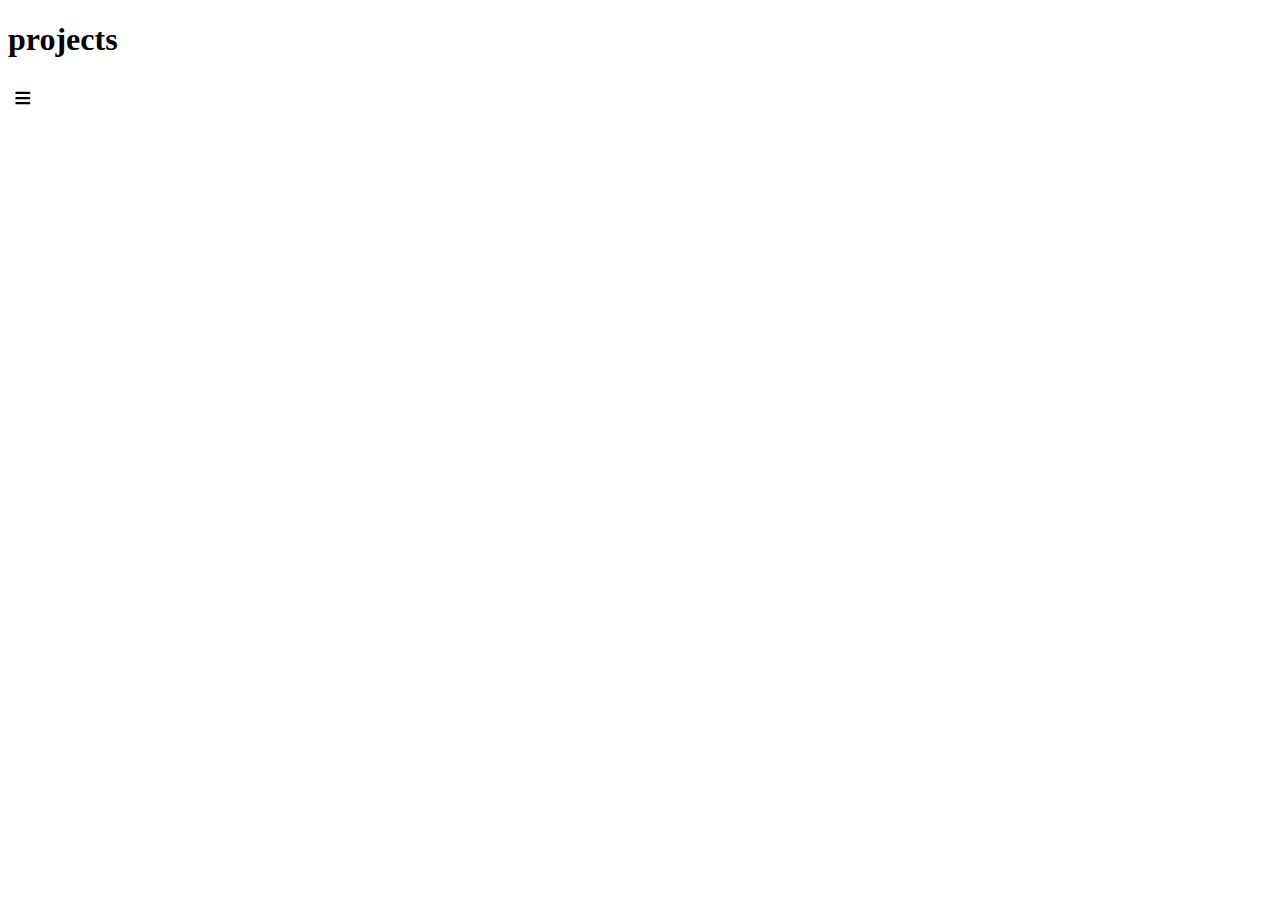
==== page2.html @ 9c3eea43 "start" ====
<!DOCTYPE html>
<html lang="en">
  <head>
      <meta charset="utf-8">
      <title>Responsive Navigation Lab</title>
      <meta name="viewport" content="width=device-width, initial-scale=1">
      <meta http-equiv="X-UA-Compatible" content="ie=edge">
      <link rel="stylesheet" href="styles.css">
  </head>
  <body>
    <h1>projects</h1>
    <nav>
        <button id="hOpen" class="close">≡</button>
        <a id="link1" href="index.html">lessons</a>
        <a id="link2" href="page2.html">projects</a>
        <a id="link3" href="page3.html">contact me</a>
    </nav>
    <main>
   </main>
   <script src="buttons.js"></script>
  </body>
---- styles.css ----
nav a{
    display: none;
    background-color: grey;
    border: 2px solid black;
    border-radius: 5px;
    margin-top: 20px;
    margin-bottom: 20px;
    width: 5%;
    text-decoration: none;
    color:black;
}
.close{
    border: none;
    background-color: white;
    font-size: 30px;
}
.open{
    background-color: grey;
    border: 2px solid black;
    border-radius: 5px;
}
.title{
    font-size: large;
}
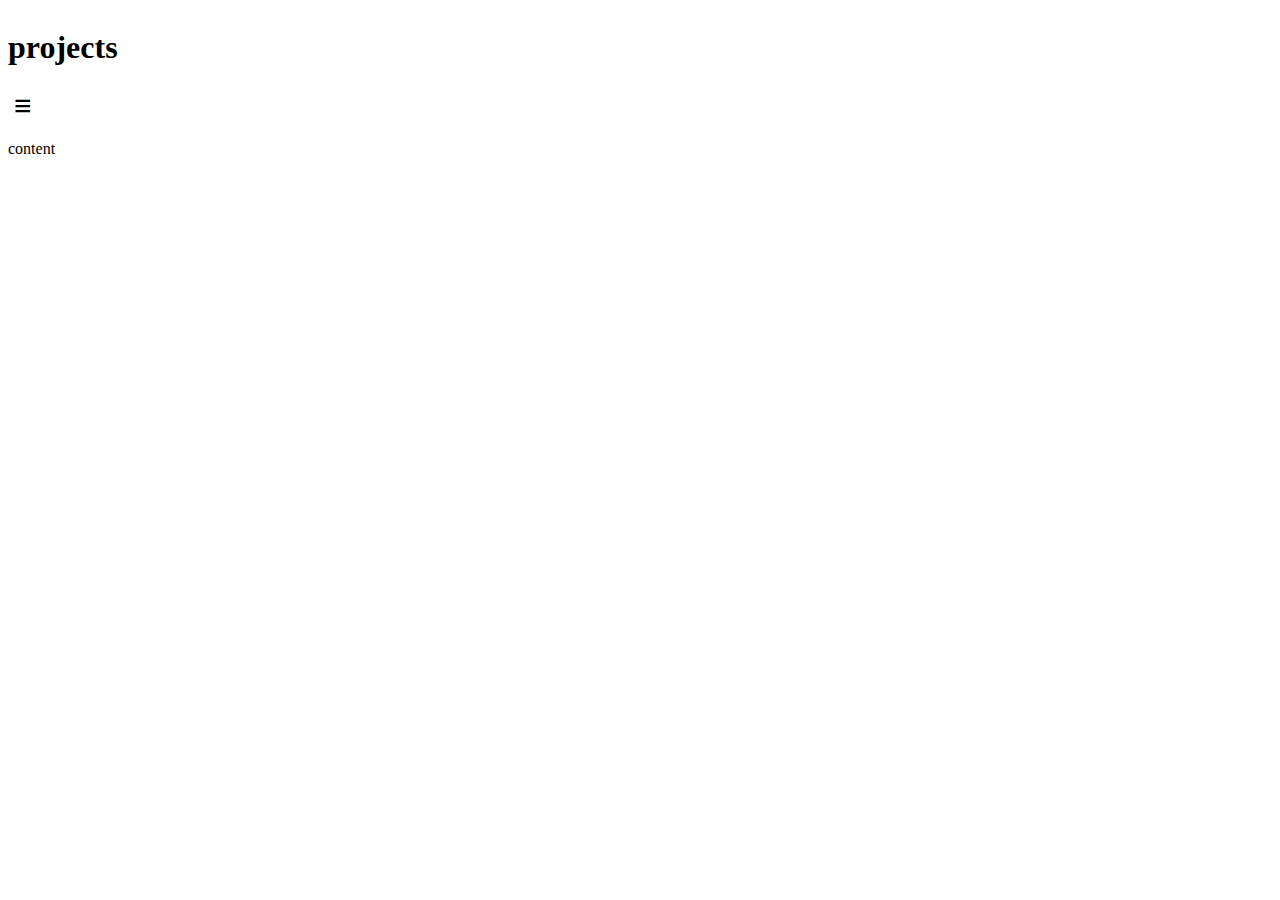
==== commit f20eba4c: "added asside" ====
--- a/page2.html
+++ b/page2.html
@@ -8,14 +8,19 @@
       <link rel="stylesheet" href="styles.css">
   </head>
   <body>
-    <h1>projects</h1>
+    <main>
+    <header>
+      <h1>projects</h1>
+    </header>
     <nav>
         <button id="hOpen" class="close">≡</button>
         <a id="link1" href="index.html">lessons</a>
         <a id="link2" href="page2.html">projects</a>
         <a id="link3" href="page3.html">contact me</a>
     </nav>
-    <main>
+    <p>
+      content
+    </p>
    </main>
    <script src="buttons.js"></script>
   </body>
--- a/styles.css
+++ b/styles.css
@@ -8,6 +8,7 @@
     width: 5%;
     text-decoration: none;
     color:black;
+    width: 55px;
 }
 .close{
     border: none;
@@ -22,3 +23,17 @@
 .title{
     font-size: large;
 }
+body{
+    display: flex;
+}
+aside{
+    float: right;
+    margin: 0, 1.5%;
+    position: relative;
+    color: black;
+    width: 50%;
+    display: block;
+    background-color: grey;
+    padding-left: 20px;
+    padding-right: 10px;
+}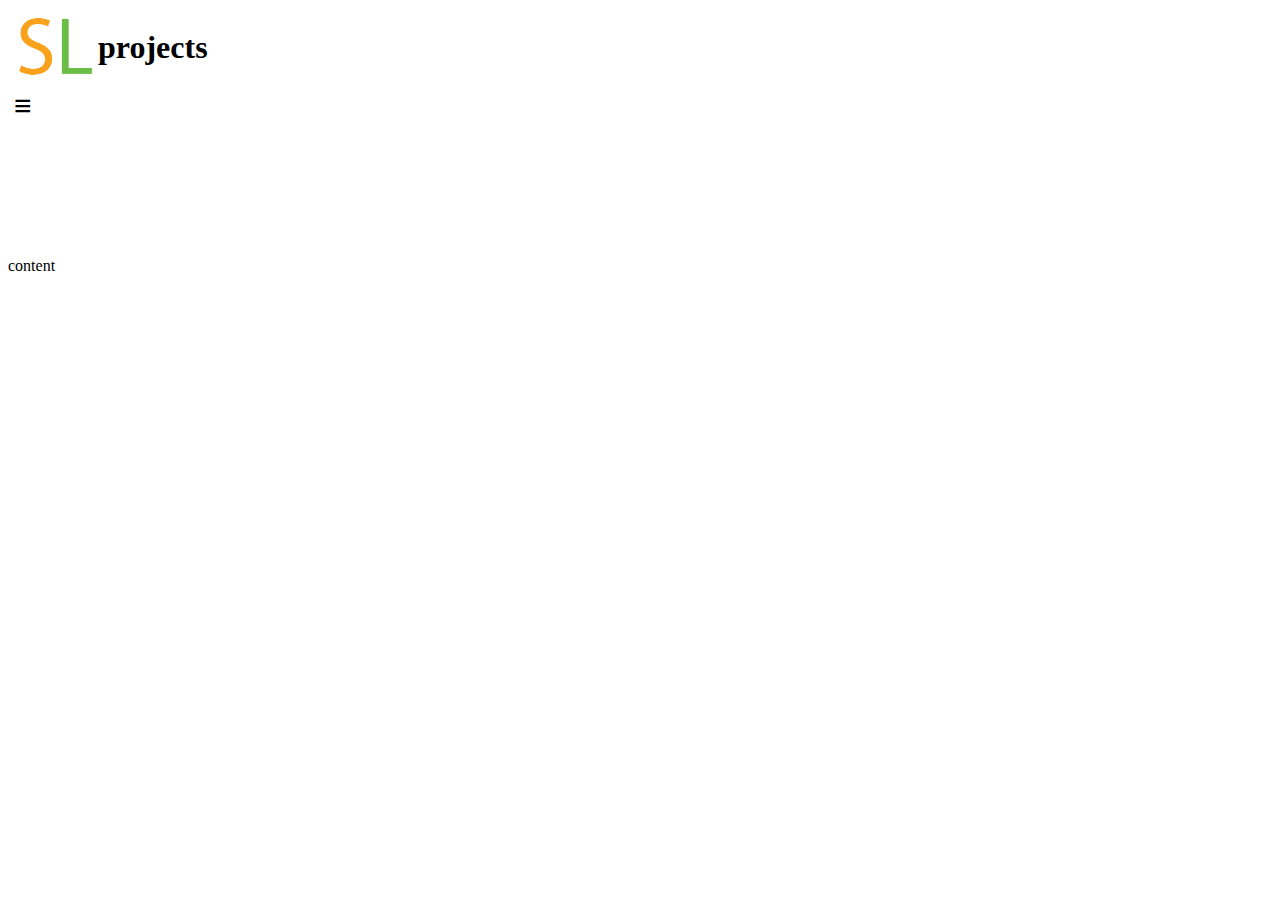
==== commit 9e2bd655: "added logo in header" ====
--- a/page2.html
+++ b/page2.html
@@ -10,6 +10,7 @@
   <body>
     <main>
     <header>
+      <img src="images/download.png">
       <h1>projects</h1>
     </header>
     <nav>
--- a/styles.css
+++ b/styles.css
@@ -8,17 +8,19 @@
     width: 5%;
     text-decoration: none;
     color:black;
-    width: 55px;
+    width: 75px;
 }
 .close{
     border: none;
     background-color: white;
     font-size: 30px;
+    margin-bottom: 117px;
 }
 .open{
     background-color: grey;
     border: 2px solid black;
     border-radius: 5px;
+    margin-bottom: 0;
 }
 .title{
     font-size: large;
@@ -31,9 +33,18 @@
     margin: 0, 1.5%;
     position: relative;
     color: black;
-    width: 50%;
+    width: 800px;
     display: block;
     background-color: grey;
     padding-left: 20px;
     padding-right: 10px;
+    margin-right: 0;
+    margin-top: 0;
+    margin-bottom: 0;
+}
+header{
+    display: flex;
+}
+header img{
+    width: 90px;
 }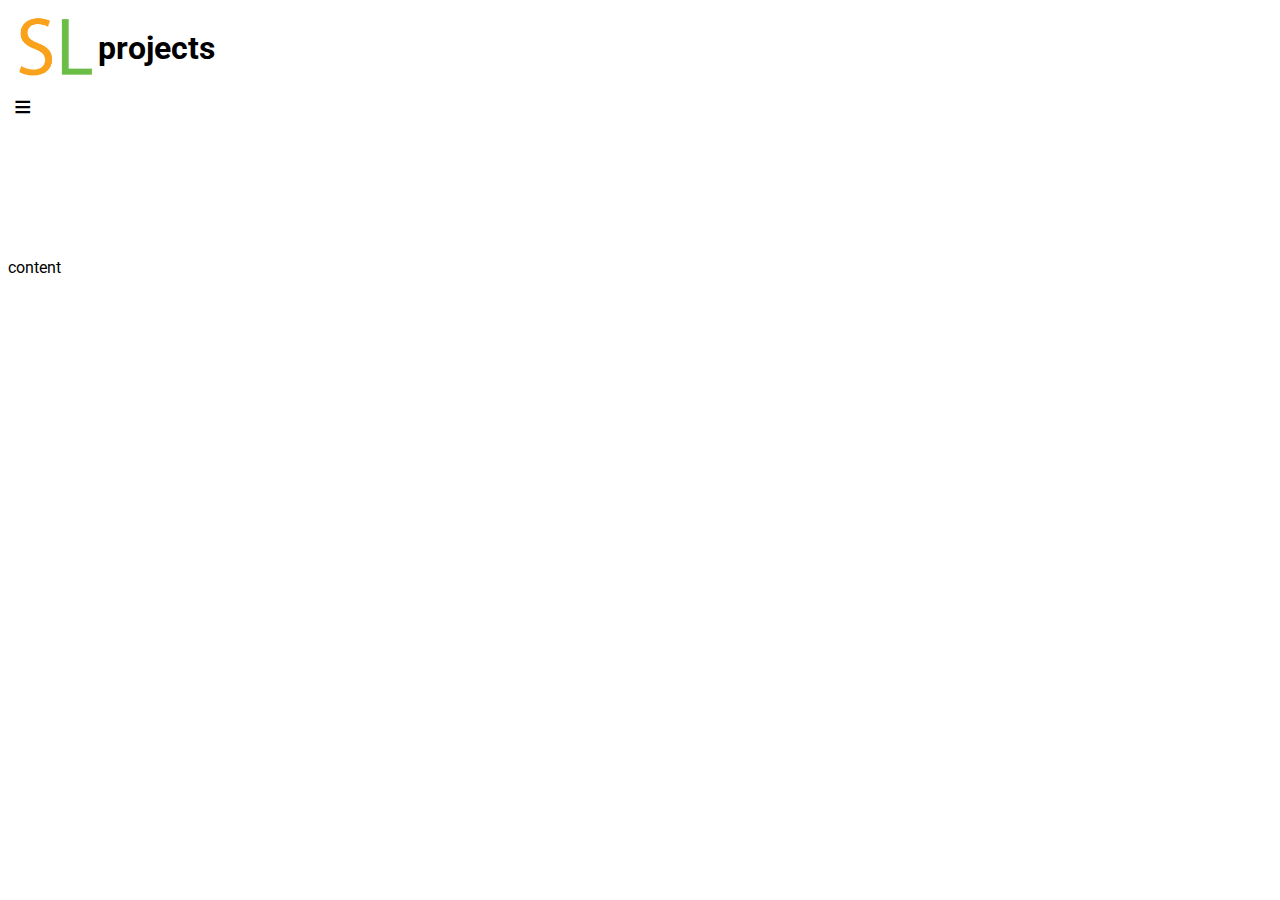
==== commit 718d2aa2: "fixed other pages" ====
--- a/page2.html
+++ b/page2.html
@@ -1,11 +1,13 @@
 <!DOCTYPE html>
 <html lang="en">
   <head>
-      <meta charset="utf-8">
-      <title>Responsive Navigation Lab</title>
-      <meta name="viewport" content="width=device-width, initial-scale=1">
-      <meta http-equiv="X-UA-Compatible" content="ie=edge">
-      <link rel="stylesheet" href="styles.css">
+    <meta charset="utf-8">
+    <title>Responsive Navigation Lab</title>
+    <meta name="viewport" content="width=device-width, initial-scale=1">
+    <meta http-equiv="X-UA-Compatible" content="ie=edge">
+    <link rel="stylesheet" href="styles.css">
+    <link rel="icon" href="images/download.png">
+    <link href="https://fonts.googleapis.com/css2?family=Roboto:wght@300&family=Open+Sans:wght@400&display=swap" rel="stylesheet">
   </head>
   <body>
     <main>
--- a/styles.css
+++ b/styles.css
@@ -24,6 +24,8 @@
 }
 .title{
     font-size: large;
+    color: rgba(44, 143, 44, 0.752);
+    font-weight: bold;
 }
 body{
     display: flex;
@@ -35,7 +37,7 @@
     color: black;
     width: 800px;
     display: block;
-    background-color: grey;
+    background-color: rgb(255, 179, 0);
     padding-left: 20px;
     padding-right: 10px;
     margin-right: 0;
@@ -47,4 +49,7 @@
 }
 header img{
     width: 90px;
-}+}
+body {
+    font-family: 'Roboto', sans-serif;
+}
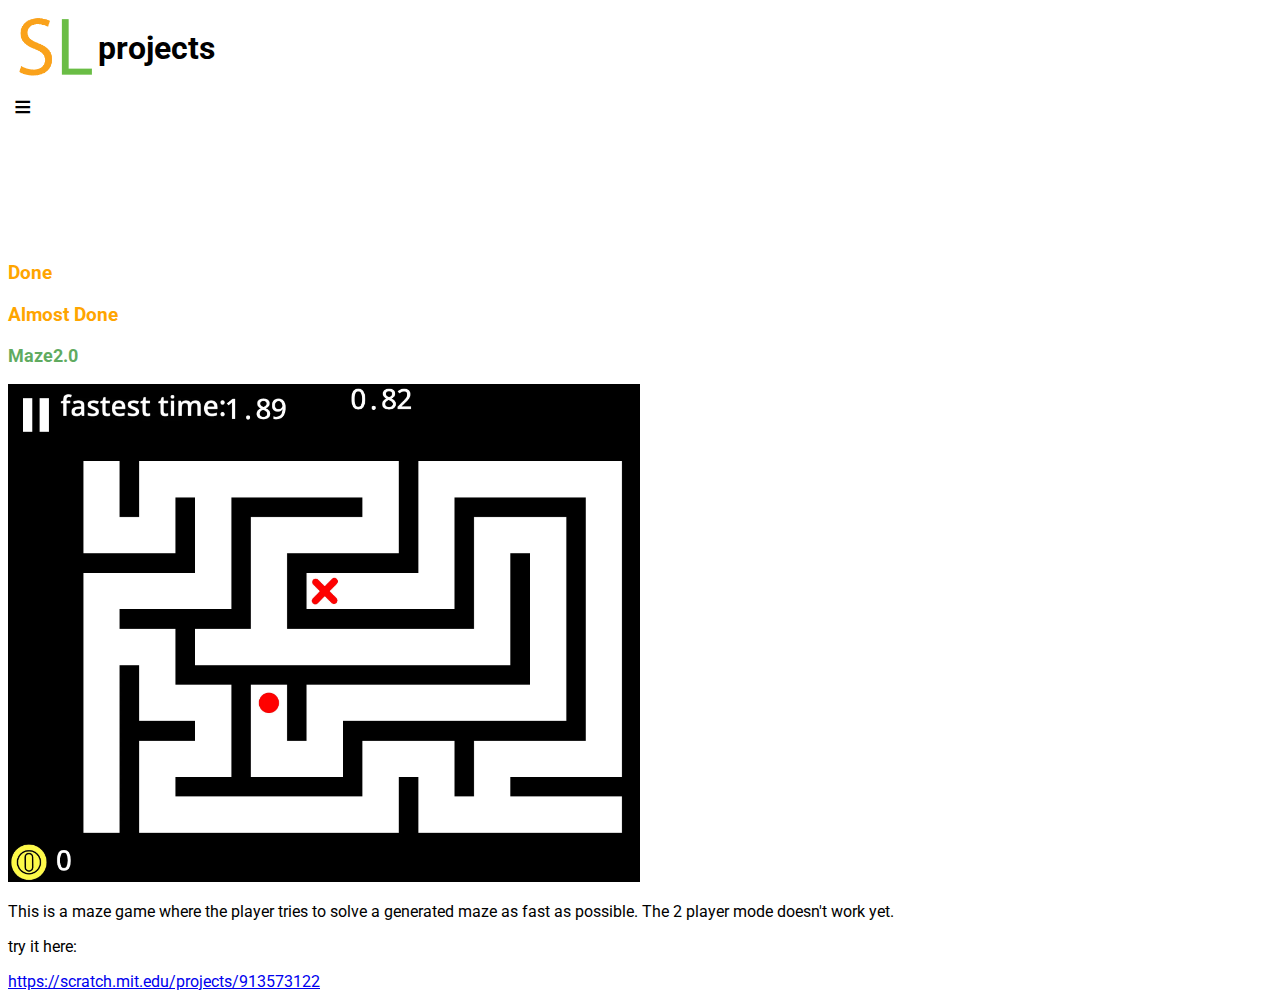
==== commit cf3c5166: "page 2 content" ====
--- a/page2.html
+++ b/page2.html
@@ -2,7 +2,7 @@
 <html lang="en">
   <head>
     <meta charset="utf-8">
-    <title>Responsive Navigation Lab</title>
+    <title>Scratch Lessons</title>
     <meta name="viewport" content="width=device-width, initial-scale=1">
     <meta http-equiv="X-UA-Compatible" content="ie=edge">
     <link rel="stylesheet" href="styles.css">
@@ -21,9 +21,16 @@
         <a id="link2" href="page2.html">projects</a>
         <a id="link3" href="page3.html">contact me</a>
     </nav>
+    <p class="section">Done</p>    
+    <p class="section">Almost Done</p>
+    <p class="title">Maze2.0</p>
+    <img src="images/maze.webp" width="50%">
     <p>
-      content
+      This is a maze game where the player tries to solve a generated maze as fast as possible. The 2 player mode doesn't work yet.
     </p>
+
+    <p>try it here: </p>
+    <a target="_blank" href = "https://scratch.mit.edu/projects/913573122" id = "link">https://scratch.mit.edu/projects/913573122</a>
    </main>
    <script src="buttons.js"></script>
   </body>
--- a/styles.css
+++ b/styles.css
@@ -5,10 +5,9 @@
     border-radius: 5px;
     margin-top: 20px;
     margin-bottom: 20px;
-    width: 5%;
+    width: 90px;
     text-decoration: none;
     color:black;
-    width: 75px;
 }
 .close{
     border: none;
@@ -50,6 +49,11 @@
 header img{
     width: 90px;
 }
-body {
+body{
     font-family: 'Roboto', sans-serif;
 }
+.section{
+    font-size: larger;
+    color: orange;
+    font-weight: bold;
+}
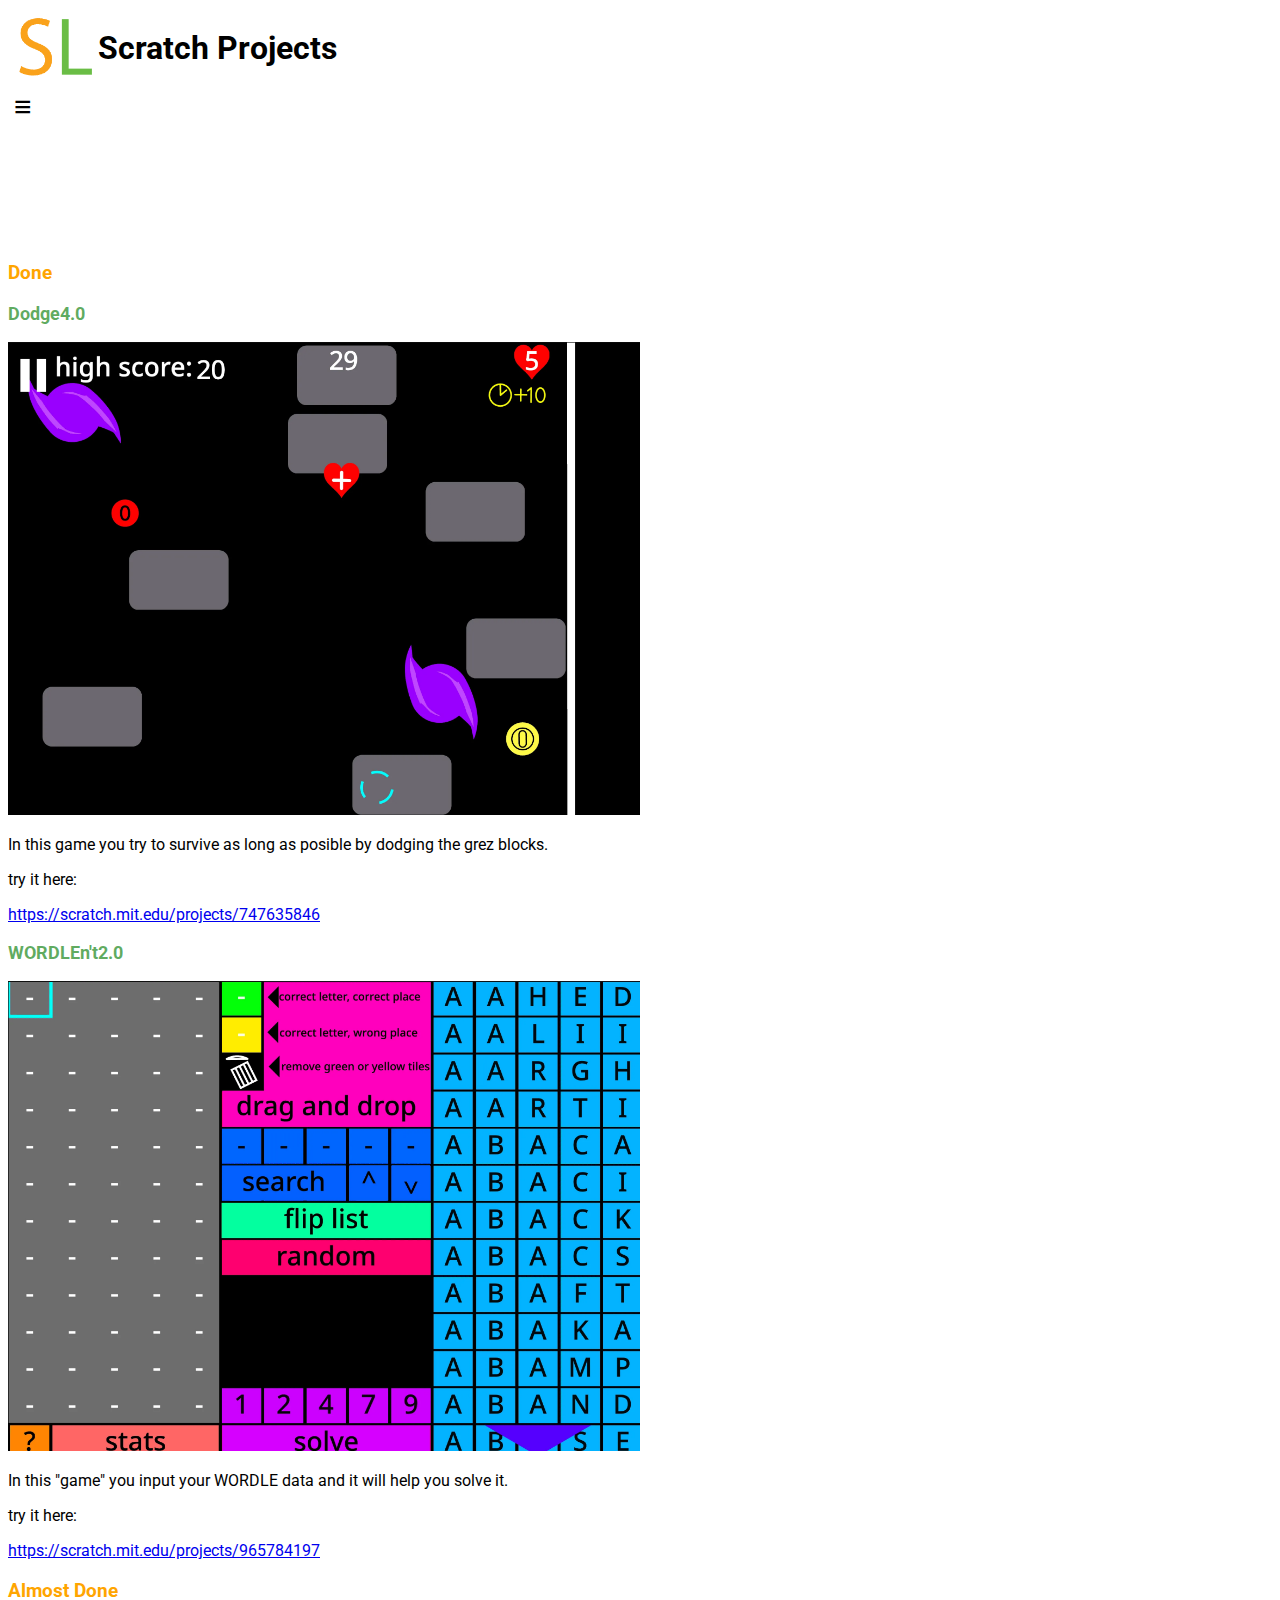
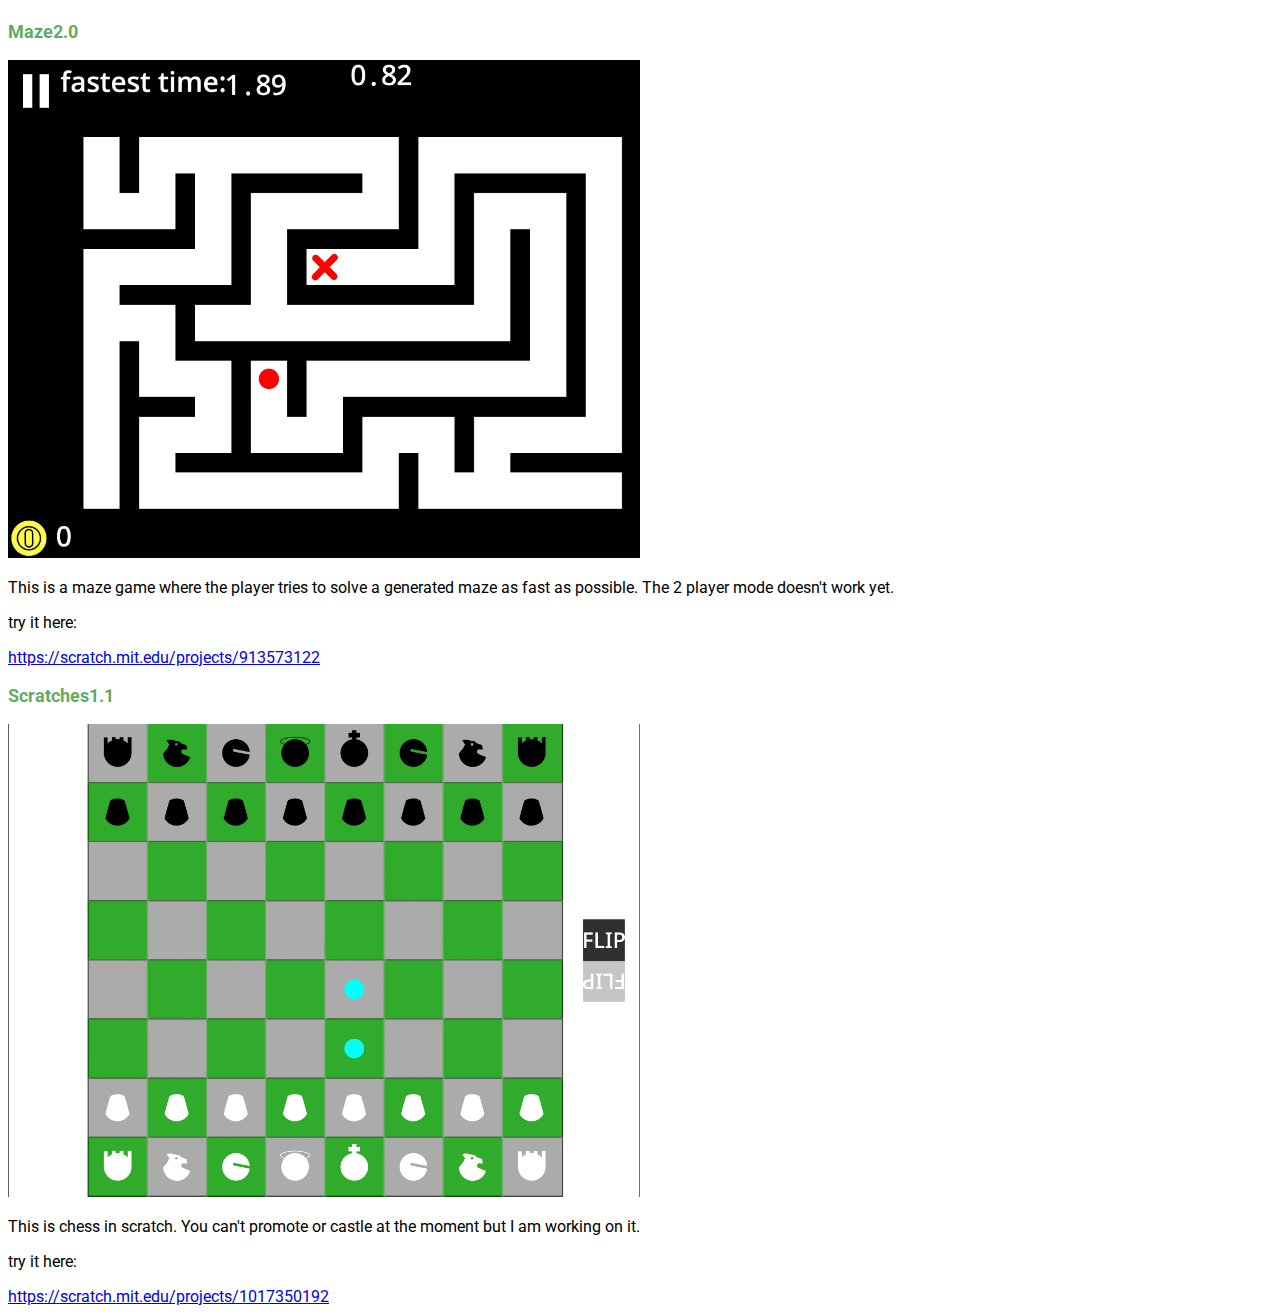
==== commit 7b72ad7c: "page 2 finished content" ====
--- a/page2.html
+++ b/page2.html
@@ -13,7 +13,7 @@
     <main>
     <header>
       <img src="images/download.png">
-      <h1>projects</h1>
+      <h1>Scratch Projects</h1>
     </header>
     <nav>
         <button id="hOpen" class="close">≡</button>
@@ -21,16 +21,36 @@
         <a id="link2" href="page2.html">projects</a>
         <a id="link3" href="page3.html">contact me</a>
     </nav>
-    <p class="section">Done</p>    
+    <p class="section">Done</p>
+    <p class="title">Dodge4.0</p>
+    <img src="images/dodge.webp" width="50%">
+    <p>
+      In this game you try to survive as long as posible by dodging the grez blocks.
+    </p>
+    <p>try it here: </p>
+    <a target="_blank" href = "https://scratch.mit.edu/projects/747635846" id = "link">https://scratch.mit.edu/projects/747635846</a>
+    <p class="title">WORDLEn't2.0</p>
+    <img src="images/WORDLEnt2.0 copy.webp" width="50%">
+    <p>
+      In this "game" you input your WORDLE data and it will help you solve it.
+    </p>
+    <p>try it here: </p>
+    <a target="_blank" href = "https://scratch.mit.edu/projects/965784197" id = "link">https://scratch.mit.edu/projects/965784197</a>
     <p class="section">Almost Done</p>
     <p class="title">Maze2.0</p>
     <img src="images/maze.webp" width="50%">
     <p>
       This is a maze game where the player tries to solve a generated maze as fast as possible. The 2 player mode doesn't work yet.
     </p>
-
     <p>try it here: </p>
     <a target="_blank" href = "https://scratch.mit.edu/projects/913573122" id = "link">https://scratch.mit.edu/projects/913573122</a>
+    <p class="title">Scratches1.1</p>
+    <img src="images/Scratchess1.1.webp" width="50%">
+    <p>
+      This is chess in scratch. You can't promote or castle at the moment but I am working on it.
+    </p>
+    <p>try it here: </p>
+    <a target="_blank" href = "https://scratch.mit.edu/projects/1017350192" id = "link">https://scratch.mit.edu/projects/1017350192</a>
    </main>
    <script src="buttons.js"></script>
   </body>
